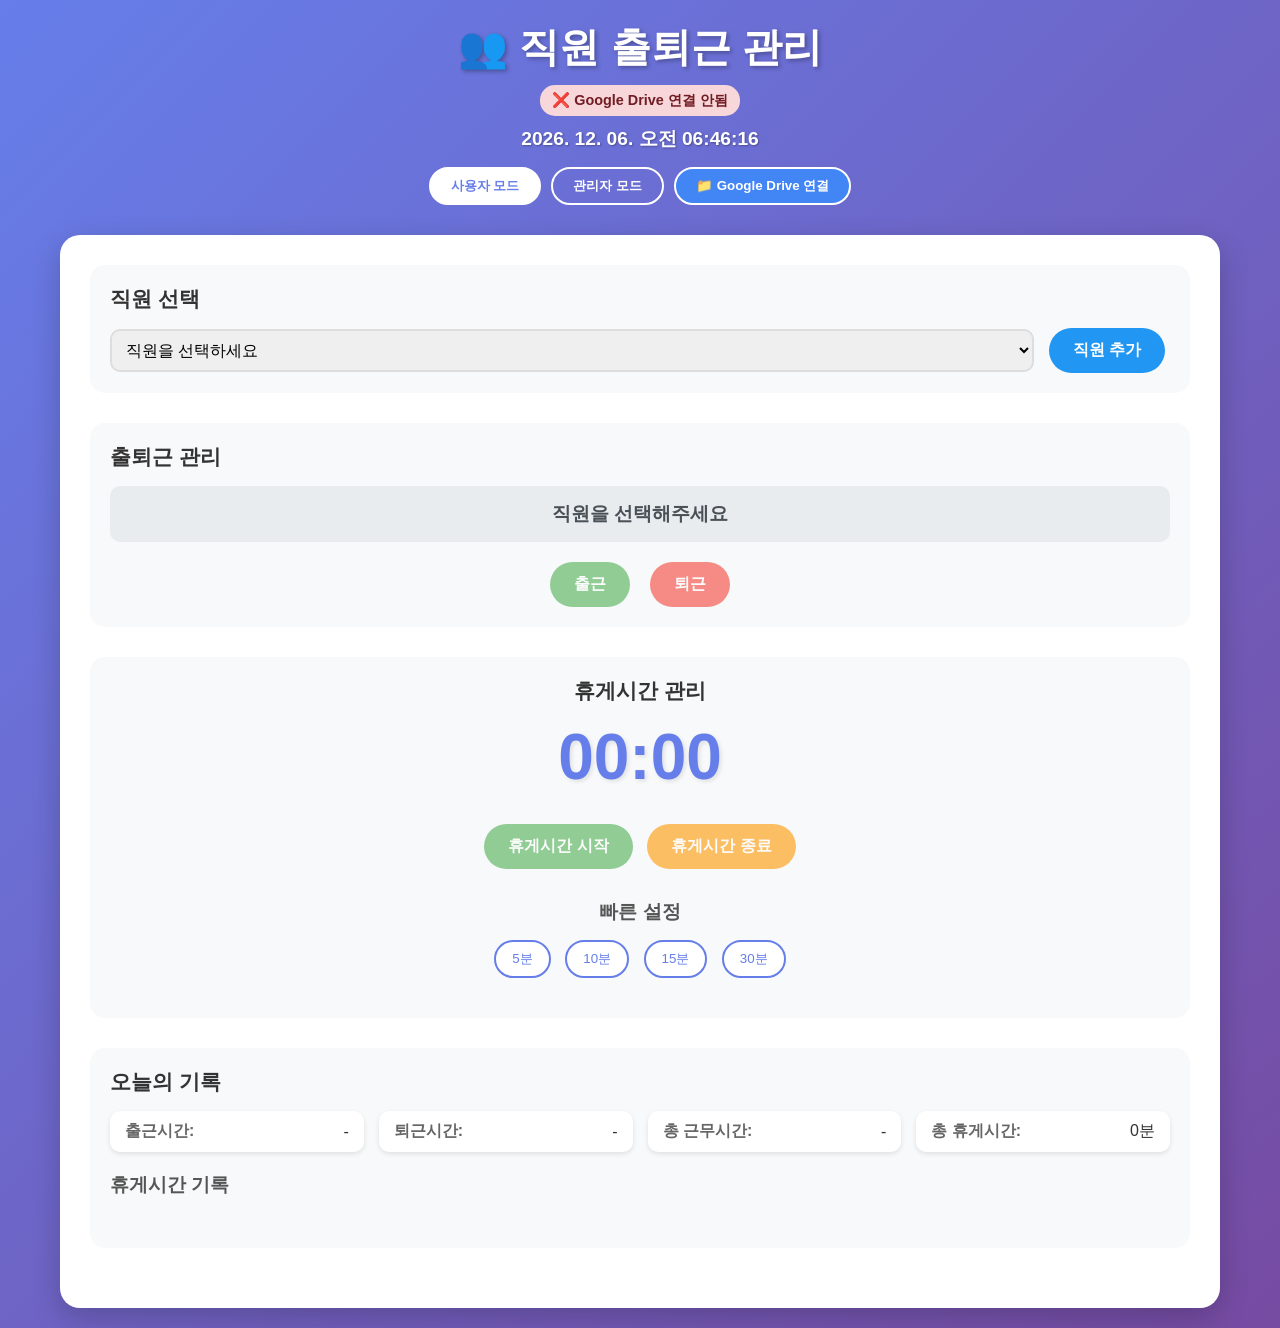
==== index.html @ 18634630 "Feat: 협력사 추가/수정 폼 완전 분리" ====
<!DOCTYPE html>
<html lang="ko">

<head>
    <meta charset="UTF-8">
    <meta name="viewport" content="width=device-width, initial-scale=1.0">
    <meta name="theme-color" content="#667eea">
    <meta name="description" content="GPS 기반 직원 출퇴근 및 휴게시간 관리 시스템">
    <meta name="apple-mobile-web-app-capable" content="yes">
    <meta name="apple-mobile-web-app-status-bar-style" content="black-translucent">
    <meta name="apple-mobile-web-app-title" content="출퇴근관리">
    <title>직원 출퇴근 관리 시스템</title>
    <link rel="manifest" href="manifest.json">
    <link rel="apple-touch-icon" href="icons/icon-192x192.png">
    <link rel="stylesheet" href="style.css">
</head>

<body>
    <div class="container">
        <header>
            <h1>👥 직원 출퇴근 관리</h1>
            <div id="syncStatus" class="sync-status disconnected">❌ Google Drive 연결 안됨</div>
            <div class="current-time" id="currentTime"></div>
            <div class="mode-selector">
                <button id="userModeBtn" class="mode-btn active">사용자 모드</button>
                <button id="adminModeBtn" class="mode-btn">관리자 모드</button>
                <button id="googleSyncBtn" class="mode-btn sync-btn" disabled>📁 Google Drive 연결</button>
            </div>
        </header>

        <main>
            <!-- 사용자 모드 -->
            <div id="userMode" class="mode-content">
                <!-- 직원 선택 섹션 -->
                <div class="employee-section">
                    <h2>직원 선택</h2>
                    <div class="employee-selector">
                        <select id="employeeSelect">
                            <option value="">직원을 선택하세요</option>
                        </select>
                        <button id="addEmployeeBtn" class="btn btn-info">직원 추가</button>
                    </div>
                    <div id="addEmployeeForm" class="add-employee-form" style="display: none;">
                        <input type="text" id="employeeName" placeholder="직원 이름">
                        <button id="saveEmployeeBtn" class="btn btn-primary">저장</button>
                        <button id="cancelEmployeeBtn" class="btn btn-secondary">취소</button>
                    </div>
                </div>

                <!-- 출퇴근 관리 섹션 -->
                <div class="attendance-section">
                    <h2>출퇴근 관리</h2>
                    <div class="location-info" id="locationInfo">
                        <span class="location-status" id="locationStatus">📍 위치 확인 중...</span>
                    </div>
                    <div class="attendance-status" id="attendanceStatus">
                        <div class="status-display">직원을 선택해주세요</div>
                    </div>
                    <div class="attendance-controls">
                        <button id="checkInBtn" class="btn btn-primary" disabled>출근</button>
                        <button id="checkOutBtn" class="btn btn-danger" disabled>퇴근</button>
                    </div>
                </div>

                <!-- 휴게시간 관리 섹션 -->
                <div class="break-section">
                    <h2>휴게시간 관리</h2>
                    <div class="timer-display">
                        <span id="timer">00:00</span>
                    </div>

                    <div class="timer-controls">
                        <button id="startBreakBtn" class="btn btn-primary" disabled>휴게시간 시작</button>
                        <button id="endBreakBtn" class="btn btn-secondary" disabled>휴게시간 종료</button>
                    </div>

                    <div class="preset-times">
                        <h3>빠른 설정</h3>
                        <button class="preset-btn" data-minutes="5">5분</button>
                        <button class="preset-btn" data-minutes="10">10분</button>
                        <button class="preset-btn" data-minutes="15">15분</button>
                        <button class="preset-btn" data-minutes="30">30분</button>
                    </div>
                </div>

                <!-- 오늘의 기록 -->
                <div class="daily-log">
                    <h2>오늘의 기록</h2>
                    <div class="log-summary" id="logSummary">
                        <div class="summary-item">
                            <span class="label">출근시간:</span>
                            <span id="checkInTime">-</span>
                        </div>
                        <div class="summary-item">
                            <span class="label">퇴근시간:</span>
                            <span id="checkOutTime">-</span>
                        </div>
                        <div class="summary-item">
                            <span class="label">총 근무시간:</span>
                            <span id="totalWorkTime">-</span>
                        </div>
                        <div class="summary-item">
                            <span class="label">총 휴게시간:</span>
                            <span id="totalBreakTime">0분</span>
                        </div>
                    </div>

                    <div class="break-log">
                        <h3>휴게시간 기록</h3>
                        <div id="breakList" class="break-list">
                            <!-- 휴게시간 기록이 여기에 표시됩니다 -->
                        </div>
                    </div>
                </div>
            </div>

            <!-- 관리자 모드 -->
            <div id="adminMode" class="mode-content" style="display: none;">
                <!-- 관리자 네비게이션 -->
                <div class="admin-nav">
                    <button id="companyManagementTab" class="admin-tab active">협력사 관리</button>
                    <button id="userManagementTab" class="admin-tab">사용자 관리</button>
                    <button id="attendanceReportTab" class="admin-tab">출퇴근 조회</button>
                </div>

                <!-- 협력사 관리 -->
                <div id="companyManagement" class="admin-section">
                    <div class="section-header">
                        <h2>협력사 관리</h2>
                        <button id="addCompanyBtn" class="btn btn-primary">➕ 협력사 추가</button>
                    </div>

                    <!-- 협력사 신규 추가 폼 -->
                    <div id="addCompanyForm" class="form-section form-section-add" style="display: none;">
                        <div class="form-section-title">
                            <span class="form-badge form-badge-add">신규 등록</span>
                            <h3>협력사 등록</h3>
                        </div>
                        <div class="form-grid">
                            <input type="text" id="companyName" placeholder="협력사명 *" required>
                            <input type="text" id="companyCode" placeholder="협력사 코드 *" required>
                            <input type="text" id="companyContact" placeholder="담당자 이름">
                            <input type="email" id="companyEmail" placeholder="이메일">
                            <textarea id="companyAddress" placeholder="주소" rows="2"></textarea>
                        </div>
                        <div class="location-section">
                            <h4>📍 사무실 위치 설정</h4>
                            <div class="form-grid">
                                <input type="number" step="any" id="companyLatitude" placeholder="위도 (예: 37.5665)">
                                <input type="number" step="any" id="companyLongitude" placeholder="경도 (예: 126.9780)">
                                <button type="button" id="getLocationBtn" class="btn btn-info">현재 위치 가져오기</button>
                                <button type="button" id="geocodeBtn" class="btn btn-info">주소로 좌표 찾기</button>
                            </div>
                            <div class="alert alert-info" style="margin-top: 10px;">
                                💡 직원들은 이 위치에서 80m 이내에서만 출퇴근이 가능합니다.
                            </div>
                        </div>
                        <div class="form-actions">
                            <button id="saveCompanyBtn" class="btn btn-primary">💾 저장</button>
                            <button id="cancelCompanyBtn" class="btn btn-secondary">취소</button>
                        </div>
                    </div>

                    <!-- 협력사 수정 폼 -->
                    <div id="editCompanyForm" class="form-section form-section-edit" style="display: none;">
                        <div class="form-section-title">
                            <span class="form-badge form-badge-edit">수정 중</span>
                            <h3 id="editCompanyFormTitle">협력사 수정</h3>
                        </div>
                        <div class="form-grid">
                            <input type="text" id="editCompanyName" placeholder="협력사명 *" required>
                            <input type="text" id="editCompanyCode" placeholder="협력사 코드 *" required>
                            <input type="text" id="editCompanyContact" placeholder="담당자 이름">
                            <input type="email" id="editCompanyEmail" placeholder="이메일">
                            <textarea id="editCompanyAddress" placeholder="주소" rows="2"></textarea>
                        </div>
                        <div class="location-section">
                            <h4>📍 사무실 위치 설정</h4>
                            <div class="form-grid">
                                <input type="number" step="any" id="editCompanyLatitude" placeholder="위도 (예: 37.5665)">
                                <input type="number" step="any" id="editCompanyLongitude" placeholder="경도 (예: 126.9780)">
                                <button type="button" id="editGetLocationBtn" class="btn btn-info">현재 위치 가져오기</button>
                                <button type="button" id="editGeocodeBtn" class="btn btn-info">주소로 좌표 찾기</button>
                            </div>
                            <div class="alert alert-info" style="margin-top: 10px;">
                                💡 직원들은 이 위치에서 80m 이내에서만 출퇴근이 가능합니다.
                            </div>
                        </div>
                        <div class="form-actions">
                            <button id="updateCompanyBtn" class="btn btn-warning">✏️ 수정 완료</button>
                            <button id="cancelEditCompanyBtn" class="btn btn-secondary">취소</button>
                        </div>
                    </div>

                    <div class="data-table">
                        <table id="companyTable">
                            <thead>
                                <tr>
                                    <th>협력사명</th>
                                    <th>협력사 코드</th>
                                    <th>담당자</th>
                                    <th>연락처</th>
                                    <th>위치정보</th>
                                    <th>등록일</th>
                                    <th>관리</th>
                                </tr>
                            </thead>
                            <tbody id="companyTableBody">
                                <!-- 협력사 목록이 여기에 표시됩니다 -->
                            </tbody>
                        </table>
                    </div>
                </div>

                <!-- 사용자 관리 -->
                <div id="userManagement" class="admin-section" style="display: none;">
                    <div class="section-header">
                        <h2>사용자 관리</h2>
                        <button id="addUserBtn" class="btn btn-primary">사용자 추가</button>
                    </div>

                    <div class="filter-section">
                        <select id="companyFilter">
                            <option value="">전체 협력사</option>
                        </select>
                    </div>

                    <div id="addUserForm" class="form-section" style="display: none;">
                        <h3>사용자 등록</h3>
                        <div class="form-grid">
                            <select id="userCompany" required>
                                <option value="">협력사 선택</option>
                            </select>
                            <input type="text" id="userName" placeholder="사용자명" required>
                            <input type="text" id="userEmployeeId" placeholder="사번">
                            <input type="text" id="userPosition" placeholder="직급">
                            <input type="text" id="userPhone" placeholder="연락처">
                            <input type="email" id="userEmail" placeholder="이메일">
                        </div>
                        <div class="form-actions">
                            <button id="saveUserBtn" class="btn btn-primary">저장</button>
                            <button id="cancelUserBtn" class="btn btn-secondary">취소</button>
                        </div>
                    </div>

                    <div class="data-table">
                        <table id="userTable">
                            <thead>
                                <tr>
                                    <th>협력사</th>
                                    <th>사용자명</th>
                                    <th>사번</th>
                                    <th>직급</th>
                                    <th>연락처</th>
                                    <th>등록일</th>
                                    <th>관리</th>
                                </tr>
                            </thead>
                            <tbody id="userTableBody">
                                <!-- 사용자 목록이 여기에 표시됩니다 -->
                            </tbody>
                        </table>
                    </div>
                </div>

                <!-- 출퇴근 조회 -->
                <div id="attendanceReport" class="admin-section" style="display: none;">
                    <div class="section-header">
                        <h2>출퇴근 조회</h2>
                    </div>

                    <div class="filter-section">
                        <select id="reportCompanyFilter">
                            <option value="">전체 협력사</option>
                        </select>
                        <select id="reportUserFilter">
                            <option value="">전체 사용자</option>
                        </select>
                        <input type="date" id="reportDateFrom" value="">
                        <input type="date" id="reportDateTo" value="">
                        <button id="searchReportBtn" class="btn btn-info">조회</button>
                        <button id="exportReportBtn" class="btn btn-success">엑셀 다운로드</button>
                    </div>

                    <div class="report-summary">
                        <div class="summary-cards">
                            <div class="summary-card">
                                <h4>총 근무일수</h4>
                                <span id="totalWorkDays">0</span>
                            </div>
                            <div class="summary-card">
                                <h4>총 근무시간</h4>
                                <span id="totalWorkHours">0시간</span>
                            </div>
                            <div class="summary-card">
                                <h4>총 휴게시간</h4>
                                <span id="totalBreakHours">0시간</span>
                            </div>
                        </div>
                    </div>

                    <div class="data-table">
                        <table id="attendanceTable">
                            <thead>
                                <tr>
                                    <th>날짜</th>
                                    <th>협력사</th>
                                    <th>사용자명</th>
                                    <th>출근시간</th>
                                    <th>퇴근시간</th>
                                    <th>근무시간</th>
                                    <th>휴게시간</th>
                                    <th>상세</th>
                                </tr>
                            </thead>
                            <tbody id="attendanceTableBody">
                                <!-- 출퇴근 기록이 여기에 표시됩니다 -->
                            </tbody>
                        </table>
                    </div>
                </div>
            </div>
        </main>
    </div>

    <script src="config.js"></script>
    <script src="location-service.js"></script>
    <script src="pwa-install.js"></script>
    <script src="google-drive-sync.js"></script>
    <script src="app.js"></script>
    <script src="app-init.js"></script>
</body>

</html>
---- style.css ----
* {
    margin: 0;
    padding: 0;
    box-sizing: border-box;
}

body {
    font-family: 'Segoe UI', Tahoma, Geneva, Verdana, sans-serif;
    background: linear-gradient(135deg, #667eea 0%, #764ba2 100%);
    min-height: 100vh;
    color: #333;
}

.container {
    max-width: 1200px;
    margin: 0 auto;
    padding: 20px;
}

header {
    text-align: center;
    margin-bottom: 30px;
}

header h1 {
    color: white;
    font-size: 2.5rem;
    text-shadow: 2px 2px 4px rgba(0,0,0,0.3);
    margin-bottom: 10px;
}

.current-time {
    color: white;
    font-size: 1.2rem;
    font-weight: bold;
    text-shadow: 1px 1px 2px rgba(0,0,0,0.3);
    margin-bottom: 15px;
}

.mode-selector {
    display: flex;
    gap: 10px;
    justify-content: center;
}

.mode-btn {
    padding: 8px 20px;
    border: 2px solid white;
    background: transparent;
    color: white;
    border-radius: 20px;
    cursor: pointer;
    transition: all 0.3s ease;
    font-weight: bold;
}

.mode-btn:hover {
    background: rgba(255,255,255,0.2);
}

.mode-btn.active {
    background: white;
    color: #667eea;
}

main {
    background: white;
    border-radius: 20px;
    padding: 30px;
    box-shadow: 0 10px 30px rgba(0,0,0,0.2);
}

/* 섹션 스타일 */
.employee-section, .attendance-section, .break-section, .daily-log {
    margin-bottom: 30px;
    padding: 20px;
    border-radius: 15px;
    background: #f8f9fa;
}

.employee-section h2, .attendance-section h2, .break-section h2, .daily-log h2 {
    color: #333;
    margin-bottom: 15px;
    font-size: 1.3rem;
}

/* 직원 선택 */
.employee-selector {
    display: flex;
    gap: 10px;
    align-items: center;
    flex-wrap: wrap;
}

#employeeSelect {
    flex: 1;
    min-width: 200px;
    padding: 10px;
    border: 2px solid #ddd;
    border-radius: 10px;
    font-size: 1rem;
}

.add-employee-form {
    margin-top: 15px;
    display: flex;
    gap: 10px;
    align-items: center;
    flex-wrap: wrap;
}

#employeeName {
    flex: 1;
    min-width: 200px;
    padding: 10px;
    border: 2px solid #ddd;
    border-radius: 10px;
    font-size: 1rem;
}

/* 출퇴근 관리 */
.attendance-status {
    text-align: center;
    margin-bottom: 20px;
}

.status-display {
    font-size: 1.2rem;
    font-weight: bold;
    padding: 15px;
    border-radius: 10px;
    background: #e9ecef;
    color: #495057;
}

.status-display.checked-in {
    background: #d4edda;
    color: #155724;
}

.status-display.on-break {
    background: #fff3cd;
    color: #856404;
}

.attendance-controls {
    display: flex;
    gap: 10px;
    justify-content: center;
    flex-wrap: wrap;
}

/* 휴게시간 관리 */
.break-section {
    text-align: center;
}

.timer-display {
    margin-bottom: 30px;
}

#timer {
    font-size: 4rem;
    font-weight: bold;
    color: #667eea;
    text-shadow: 2px 2px 4px rgba(0,0,0,0.1);
}

.timer-controls {
    margin-bottom: 30px;
}

.btn {
    padding: 12px 24px;
    margin: 0 5px;
    border: none;
    border-radius: 25px;
    font-size: 1rem;
    font-weight: bold;
    cursor: pointer;
    transition: all 0.3s ease;
}

.btn:hover {
    transform: translateY(-2px);
    box-shadow: 0 5px 15px rgba(0,0,0,0.2);
}

.btn-primary {
    background: #4CAF50;
    color: white;
}

.btn-secondary {
    background: #ff9800;
    color: white;
}

.btn-danger {
    background: #f44336;
    color: white;
}

.btn-info {
    background: #2196F3;
    color: white;
}

.btn:disabled {
    opacity: 0.6;
    cursor: not-allowed;
    transform: none;
}

.preset-times, .custom-time {
    margin-bottom: 20px;
}

.preset-times h3, .custom-time h3 {
    margin-bottom: 15px;
    color: #555;
}

.preset-btn {
    padding: 8px 16px;
    margin: 0 5px;
    border: 2px solid #667eea;
    background: white;
    color: #667eea;
    border-radius: 20px;
    cursor: pointer;
    transition: all 0.3s ease;
}

.preset-btn:hover {
    background: #667eea;
    color: white;
}

.custom-time {
    display: flex;
    flex-direction: column;
    align-items: center;
    gap: 10px;
}

#customMinutes {
    padding: 10px;
    border: 2px solid #ddd;
    border-radius: 10px;
    width: 100px;
    text-align: center;
    font-size: 1rem;
}

/* 일일 기록 */
.log-summary {
    display: grid;
    grid-template-columns: repeat(auto-fit, minmax(200px, 1fr));
    gap: 15px;
    margin-bottom: 20px;
}

.summary-item {
    display: flex;
    justify-content: space-between;
    align-items: center;
    padding: 10px 15px;
    background: white;
    border-radius: 10px;
    box-shadow: 0 2px 5px rgba(0,0,0,0.1);
}

.summary-item .label {
    font-weight: bold;
    color: #666;
}

.break-log {
    margin-top: 20px;
}

.break-log h3 {
    margin-bottom: 15px;
    color: #555;
}

.break-list {
    max-height: 200px;
    overflow-y: auto;
    margin-bottom: 15px;
}

.break-item {
    display: flex;
    justify-content: space-between;
    align-items: center;
    padding: 10px;
    margin-bottom: 5px;
    background: #f5f5f5;
    border-radius: 10px;
}

.break-time {
    font-weight: bold;
    color: #667eea;
}

.break-duration {
    color: #666;
}

.total-time {
    text-align: center;
    font-size: 1.2rem;
    font-weight: bold;
    color: #4CAF50;
    padding: 15px;
    background: #f0f8f0;
    border-radius: 10px;
}

/* 반응형 개선 */
@media (max-width: 768px) {
    .employee-selector, .add-employee-form, .attendance-controls {
        flex-direction: column;
    }
    
    .log-summary {
        grid-template-columns: 1fr;
    }
}

@media (max-width: 480px) {
    .container {
        padding: 10px;
    }
    
    #timer {
        font-size: 3rem;
    }
    
    .btn {
        padding: 10px 20px;
        font-size: 0.9rem;
    }
}

/* 관리자 모드 스타일 */
.admin-nav {
    display: flex;
    gap: 5px;
    margin-bottom: 30px;
    border-bottom: 2px solid #eee;
}

.admin-tab {
    padding: 12px 24px;
    border: none;
    background: transparent;
    color: #666;
    cursor: pointer;
    border-bottom: 3px solid transparent;
    transition: all 0.3s ease;
    font-weight: bold;
}

.admin-tab:hover {
    color: #667eea;
    background: #f8f9fa;
}

.admin-tab.active {
    color: #667eea;
    border-bottom-color: #667eea;
}

.admin-section {
    display: block;
}

.section-header {
    display: flex;
    justify-content: space-between;
    align-items: center;
    margin-bottom: 20px;
    padding-bottom: 10px;
    border-bottom: 1px solid #eee;
}

.section-header h2 {
    margin: 0;
    color: #333;
}

/* 폼 스타일 */
.form-section {
    background: #f8f9fa;
    padding: 20px;
    border-radius: 10px;
    margin-bottom: 20px;
}

.form-section h3 {
    margin-bottom: 15px;
    color: #333;
}

.form-grid {
    display: grid;
    grid-template-columns: repeat(auto-fit, minmax(250px, 1fr));
    gap: 15px;
    margin-bottom: 20px;
}

.form-grid input, .form-grid select, .form-grid textarea {
    padding: 10px;
    border: 2px solid #ddd;
    border-radius: 8px;
    font-size: 1rem;
}

.form-grid textarea {
    grid-column: 1 / -1;
    resize: vertical;
}

.form-actions {
    display: flex;
    gap: 10px;
    justify-content: flex-end;
}

/* 필터 섹션 */
.filter-section {
    display: flex;
    gap: 15px;
    align-items: center;
    margin-bottom: 20px;
    padding: 15px;
    background: #f8f9fa;
    border-radius: 10px;
    flex-wrap: wrap;
}

.filter-section select, .filter-section input {
    padding: 8px 12px;
    border: 2px solid #ddd;
    border-radius: 6px;
    font-size: 0.9rem;
}

/* 테이블 스타일 */
.data-table {
    overflow-x: auto;
    background: white;
    border-radius: 10px;
    box-shadow: 0 2px 10px rgba(0,0,0,0.1);
}

.data-table table {
    width: 100%;
    border-collapse: collapse;
}

.data-table th {
    background: #667eea;
    color: white;
    padding: 12px;
    text-align: left;
    font-weight: bold;
}

.data-table td {
    padding: 12px;
    border-bottom: 1px solid #eee;
}

.data-table tr:hover {
    background: #f8f9fa;
}

.data-table .action-btn {
    padding: 4px 8px;
    margin: 0 2px;
    border: none;
    border-radius: 4px;
    cursor: pointer;
    font-size: 0.8rem;
}

.action-btn.edit {
    background: #ffc107;
    color: white;
}

.action-btn.delete {
    background: #dc3545;
    color: white;
}

.action-btn.view {
    background: #17a2b8;
    color: white;
}

/* 리포트 요약 */
.report-summary {
    margin-bottom: 20px;
}

.summary-cards {
    display: grid;
    grid-template-columns: repeat(auto-fit, minmax(200px, 1fr));
    gap: 15px;
}

.summary-card {
    background: white;
    padding: 20px;
    border-radius: 10px;
    text-align: center;
    box-shadow: 0 2px 10px rgba(0,0,0,0.1);
}

.summary-card h4 {
    margin-bottom: 10px;
    color: #666;
    font-size: 0.9rem;
}

.summary-card span {
    font-size: 1.5rem;
    font-weight: bold;
    color: #667eea;
}

/* 반응형 개선 */
@media (max-width: 768px) {
    .mode-selector {
        flex-direction: column;
        align-items: center;
    }
    
    .admin-nav {
        flex-direction: column;
    }
    
    .section-header {
        flex-direction: column;
        gap: 10px;
        align-items: flex-start;
    }
    
    .filter-section {
        flex-direction: column;
        align-items: stretch;
    }
    
    .form-actions {
        justify-content: center;
    }
    
    .data-table {
        font-size: 0.8rem;
    }
    
    .data-table th, .data-table td {
        padding: 8px 4px;
    }
}


/* Google Drive 동기화 스타일 */
.sync-status {
    display: inline-block;
    padding: 6px 12px;
    border-radius: 15px;
    font-size: 0.9rem;
    font-weight: bold;
    margin-bottom: 10px;
}

.sync-status.connected {
    background: #d4edda;
    color: #155724;
}

.sync-status.disconnected {
    background: #f8d7da;
    color: #721c24;
}

.sync-btn {
    background: #4285f4 !important;
    color: white !important;
}

.sync-btn.signed-in {
    background: #34a853 !important;
}

.sync-btn:hover {
    opacity: 0.9;
}


/* 위치 정보 스타일 */
.location-section {
    margin: 20px 0;
    padding: 15px;
    background: #f0f8ff;
    border-radius: 10px;
    border-left: 4px solid #4285f4;
}

.location-section h4 {
    margin-bottom: 15px;
    color: #333;
}

.location-info {
    text-align: center;
    margin-bottom: 15px;
    display: none; /* 초기에는 숨김 */
}

.location-info {
    text-align: center;
    margin-bottom: 15px;
}

.location-status {
    display: inline-block;
    padding: 8px 16px;
    border-radius: 20px;
    font-weight: bold;
    font-size: 0.9rem;
}

.location-status.checking {
    background: #fff3cd;
    color: #856404;
}

.location-status.valid {
    background: #d4edda;
    color: #155724;
}

.location-status.invalid {
    background: #f8d7da;
    color: #721c24;
}

.location-status.unavailable {
    background: #e2e3e5;
    color: #383d41;
}

.distance-info {
    display: block;
    font-size: 0.85rem;
    margin-top: 5px;
    color: #666;
}


/* PWA 관련 스타일 */
.pwa-install-button {
    padding: 8px 16px;
    border: 2px solid white;
    background: #34a853;
    color: white;
    border-radius: 20px;
    cursor: pointer;
    transition: all 0.3s ease;
    font-weight: bold;
    font-size: 0.9rem;
}

.pwa-install-button:hover {
    background: #2d8e47;
    transform: translateY(-2px);
    box-shadow: 0 5px 15px rgba(0,0,0,0.3);
}

/* Standalone 모드 (설치된 앱) */
.pwa-standalone .current-time {
    margin-top: 10px;
}

/* 오프라인 표시 */
body.offline::before {
    content: '⚠️ 오프라인 모드';
    position: fixed;
    top: 0;
    left: 0;
    right: 0;
    background: #ff9800;
    color: white;
    text-align: center;
    padding: 5px;
    z-index: 10000;
    font-weight: bold;
    font-size: 0.9rem;
}

/* 모바일 최적화 */
@media (max-width: 768px) {
    .pwa-install-button {
        font-size: 0.8rem;
        padding: 6px 12px;
    }
    
    .mode-selector {
        flex-wrap: wrap;
        gap: 5px;
    }
    
    .mode-btn {
        font-size: 0.85rem;
        padding: 6px 14px;
    }
}

/* iOS Safe Area 지원 */
@supports (padding: max(0px)) {
    body {
        padding-top: max(0px, env(safe-area-inset-top));
        padding-bottom: max(0px, env(safe-area-inset-bottom));
    }
}

/* 터치 피드백 */
@media (hover: none) {
    .btn:active,
    .mode-btn:active,
    .preset-btn:active {
        transform: scale(0.95);
        opacity: 0.8;
    }
}
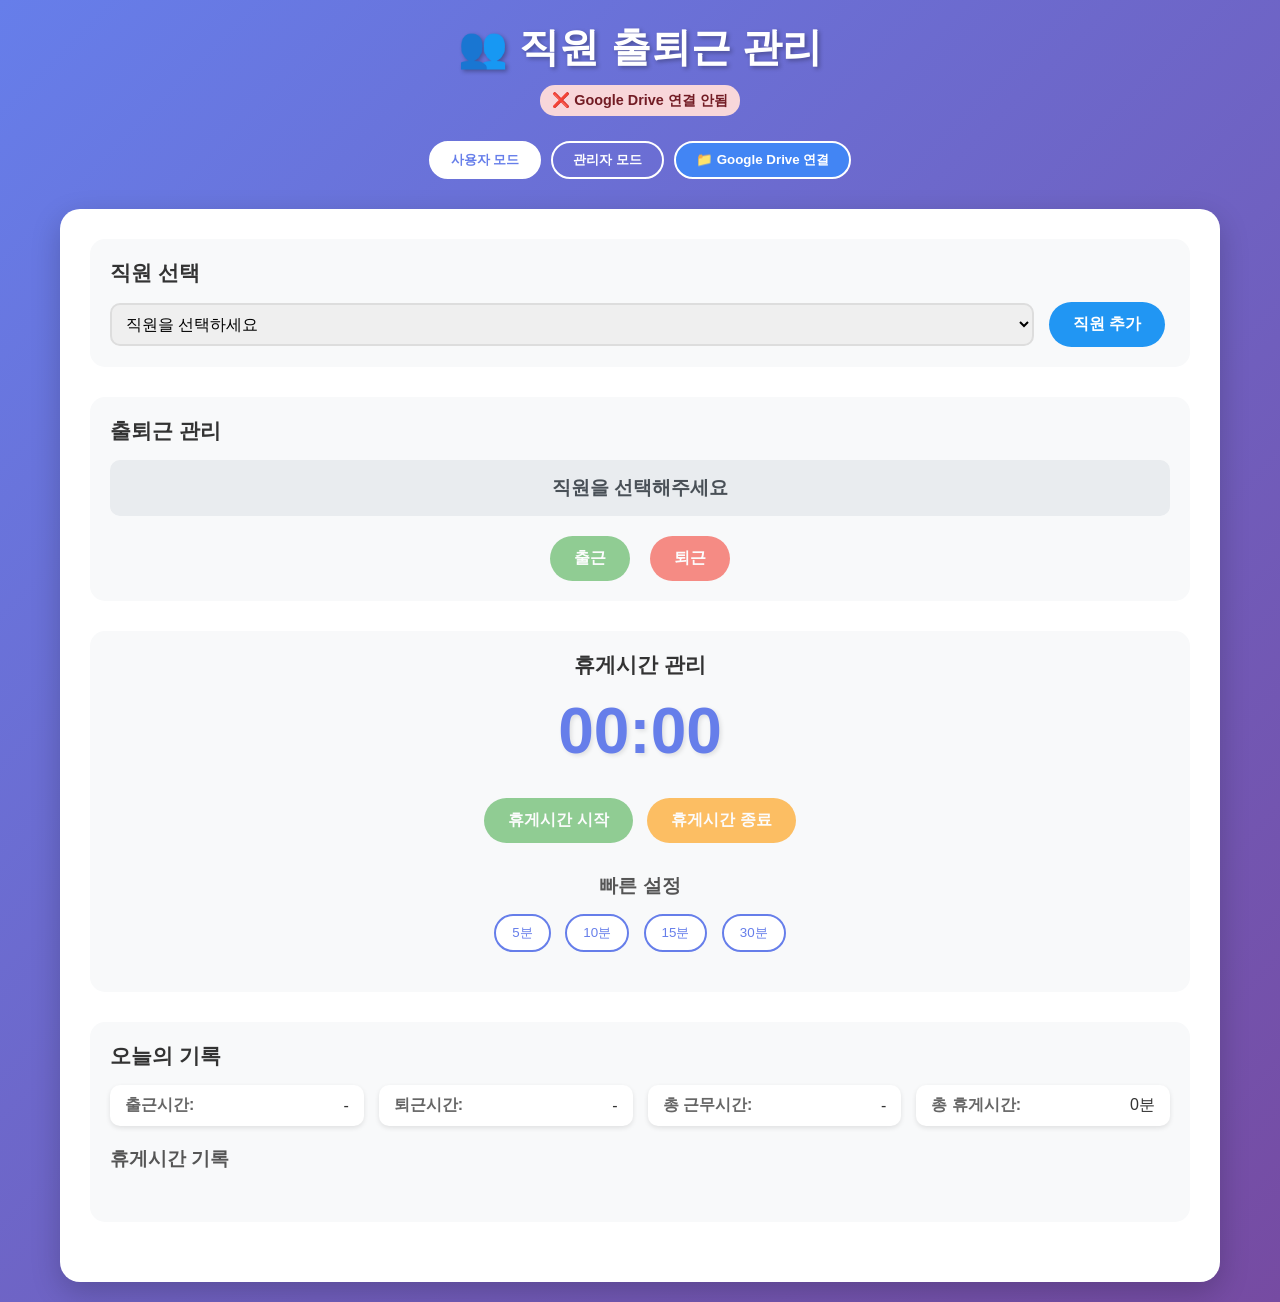
==== commit f99eaaab: "UX: 협력사 추가 버튼 제거, 폼 기본 표시" ====
--- a/index.html
+++ b/index.html
@@ -127,11 +127,10 @@
                 <div id="companyManagement" class="admin-section">
                     <div class="section-header">
                         <h2>협력사 관리</h2>
-                        <button id="addCompanyBtn" class="btn btn-primary">➕ 협력사 추가</button>
                     </div>
 
                     <!-- 협력사 신규 추가 폼 -->
-                    <div id="addCompanyForm" class="form-section form-section-add" style="display: none;">
+                    <div id="addCompanyForm" class="form-section form-section-add">
                         <div class="form-section-title">
                             <span class="form-badge form-badge-add">신규 등록</span>
                             <h3>협력사 등록</h3>
@@ -157,7 +156,7 @@
                         </div>
                         <div class="form-actions">
                             <button id="saveCompanyBtn" class="btn btn-primary">💾 저장</button>
-                            <button id="cancelCompanyBtn" class="btn btn-secondary">취소</button>
+                            <button id="cancelCompanyBtn" class="btn btn-secondary">🔄 초기화</button>
                         </div>
                     </div>
 
--- a/style.css
+++ b/style.css
@@ -401,6 +401,52 @@
     margin-bottom: 20px;
 }
 
+/* 신규 추가 폼 - 파란색 테두리 */
+.form-section-add {
+    border-left: 5px solid #4a90e2;
+    background: #f0f6ff;
+}
+
+/* 수정 폼 - 주황색 테두리 */
+.form-section-edit {
+    border-left: 5px solid #f5a623;
+    background: #fffbf0;
+}
+
+/* 폼 타이틀 영역 */
+.form-section-title {
+    display: flex;
+    align-items: center;
+    gap: 12px;
+    margin-bottom: 18px;
+}
+
+.form-section-title h3 {
+    margin: 0;
+    color: #333;
+    font-size: 1.1rem;
+}
+
+/* 뱃지 스타일 */
+.form-badge {
+    display: inline-block;
+    padding: 4px 12px;
+    border-radius: 20px;
+    font-size: 0.8rem;
+    font-weight: bold;
+    white-space: nowrap;
+}
+
+.form-badge-add {
+    background: #4a90e2;
+    color: white;
+}
+
+.form-badge-edit {
+    background: #f5a623;
+    color: white;
+}
+
 .form-section h3 {
     margin-bottom: 15px;
     color: #333;
@@ -429,6 +475,22 @@
     display: flex;
     gap: 10px;
     justify-content: flex-end;
+}
+
+/* 수정 완료 버튼 */
+.btn-warning {
+    background: #f5a623;
+    color: white;
+    border: none;
+    padding: 10px 20px;
+    border-radius: 8px;
+    font-size: 1rem;
+    cursor: pointer;
+    font-weight: bold;
+}
+
+.btn-warning:hover {
+    background: #e09610;
 }
 
 /* 필터 섹션 */
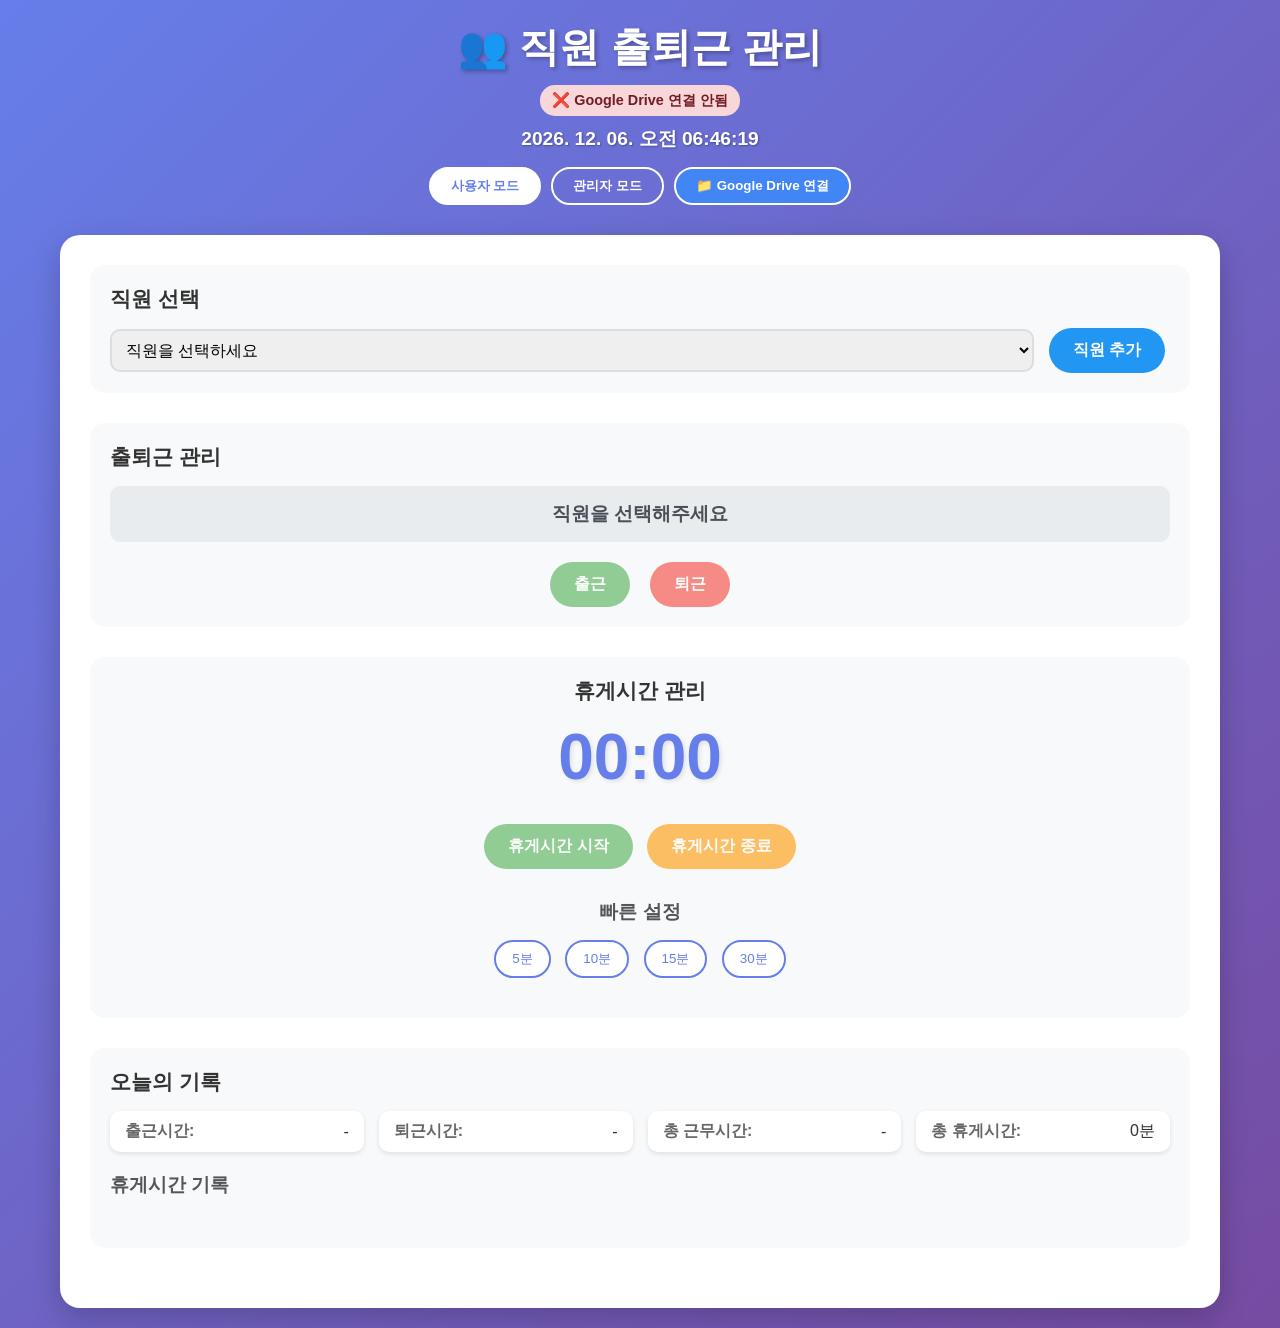
==== commit 03c7bc1d: "UX: 협력사 추가 버튼 제거, 폼 기본 표시" ====
--- a/index.html
+++ b/index.html
@@ -5,6 +5,7 @@
     <meta charset="UTF-8">
     <meta name="viewport" content="width=device-width, initial-scale=1.0">
     <meta name="theme-color" content="#667eea">
+    <!-- v2.1 -->
     <meta name="description" content="GPS 기반 직원 출퇴근 및 휴게시간 관리 시스템">
     <meta name="apple-mobile-web-app-capable" content="yes">
     <meta name="apple-mobile-web-app-status-bar-style" content="black-translucent">
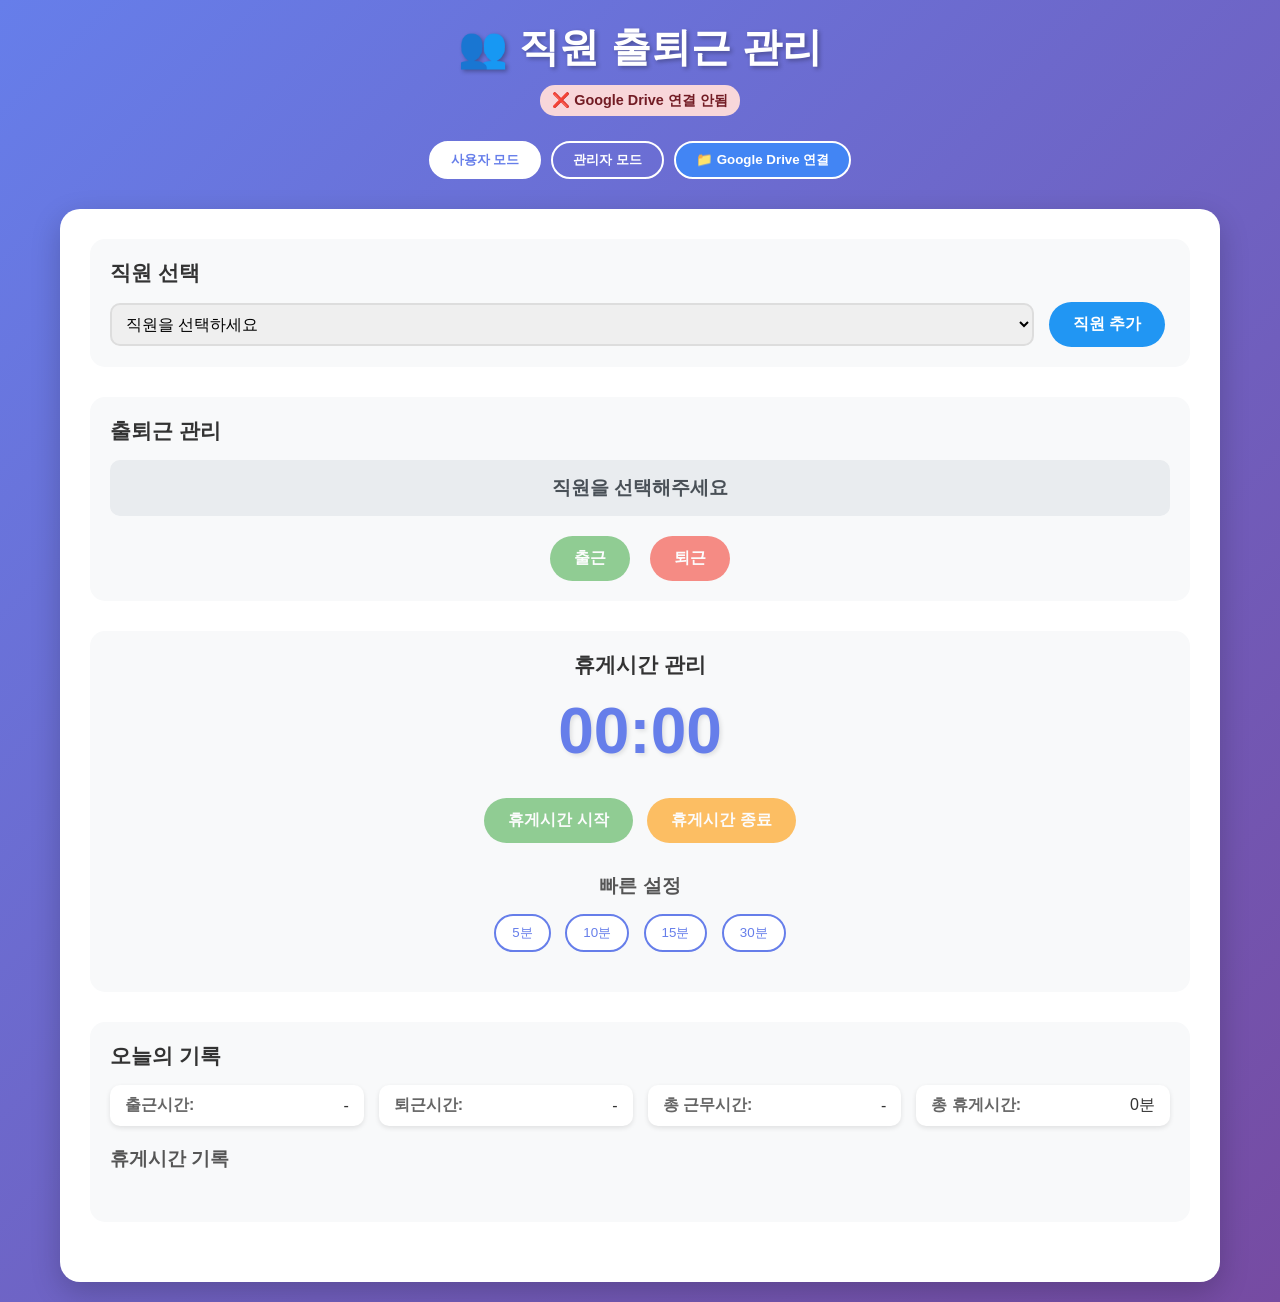
==== commit cdf3e00b: "UX: 사용자 관리 화면 개선 - 추가/수정 폼 분리" ====
--- a/index.html
+++ b/index.html
@@ -216,7 +216,6 @@
                 <div id="userManagement" class="admin-section" style="display: none;">
                     <div class="section-header">
                         <h2>사용자 관리</h2>
-                        <button id="addUserBtn" class="btn btn-primary">사용자 추가</button>
                     </div>
 
                     <div class="filter-section">
@@ -225,21 +224,47 @@
                         </select>
                     </div>
 
-                    <div id="addUserForm" class="form-section" style="display: none;">
-                        <h3>사용자 등록</h3>
+                    <!-- 사용자 신규 추가 폼 -->
+                    <div id="addUserForm" class="form-section form-section-add">
+                        <div class="form-section-title">
+                            <span class="form-badge form-badge-add">신규 등록</span>
+                            <h3>사용자 등록</h3>
+                        </div>
                         <div class="form-grid">
                             <select id="userCompany" required>
-                                <option value="">협력사 선택</option>
+                                <option value="">협력사 선택 *</option>
                             </select>
-                            <input type="text" id="userName" placeholder="사용자명" required>
+                            <input type="text" id="userName" placeholder="사용자명 *" required>
                             <input type="text" id="userEmployeeId" placeholder="사번">
                             <input type="text" id="userPosition" placeholder="직급">
                             <input type="text" id="userPhone" placeholder="연락처">
                             <input type="email" id="userEmail" placeholder="이메일">
                         </div>
                         <div class="form-actions">
-                            <button id="saveUserBtn" class="btn btn-primary">저장</button>
-                            <button id="cancelUserBtn" class="btn btn-secondary">취소</button>
+                            <button id="saveUserBtn" class="btn btn-primary">💾 저장</button>
+                            <button id="cancelUserBtn" class="btn btn-secondary">🔄 초기화</button>
+                        </div>
+                    </div>
+
+                    <!-- 사용자 수정 폼 -->
+                    <div id="editUserForm" class="form-section form-section-edit" style="display: none;">
+                        <div class="form-section-title">
+                            <span class="form-badge form-badge-edit">수정 중</span>
+                            <h3 id="editUserFormTitle">사용자 수정</h3>
+                        </div>
+                        <div class="form-grid">
+                            <select id="editUserCompany" required>
+                                <option value="">협력사 선택 *</option>
+                            </select>
+                            <input type="text" id="editUserName" placeholder="사용자명 *" required>
+                            <input type="text" id="editUserEmployeeId" placeholder="사번">
+                            <input type="text" id="editUserPosition" placeholder="직급">
+                            <input type="text" id="editUserPhone" placeholder="연락처">
+                            <input type="email" id="editUserEmail" placeholder="이메일">
+                        </div>
+                        <div class="form-actions">
+                            <button id="updateUserBtn" class="btn btn-warning">✏️ 수정 완료</button>
+                            <button id="cancelEditUserBtn" class="btn btn-secondary">취소</button>
                         </div>
                     </div>
 
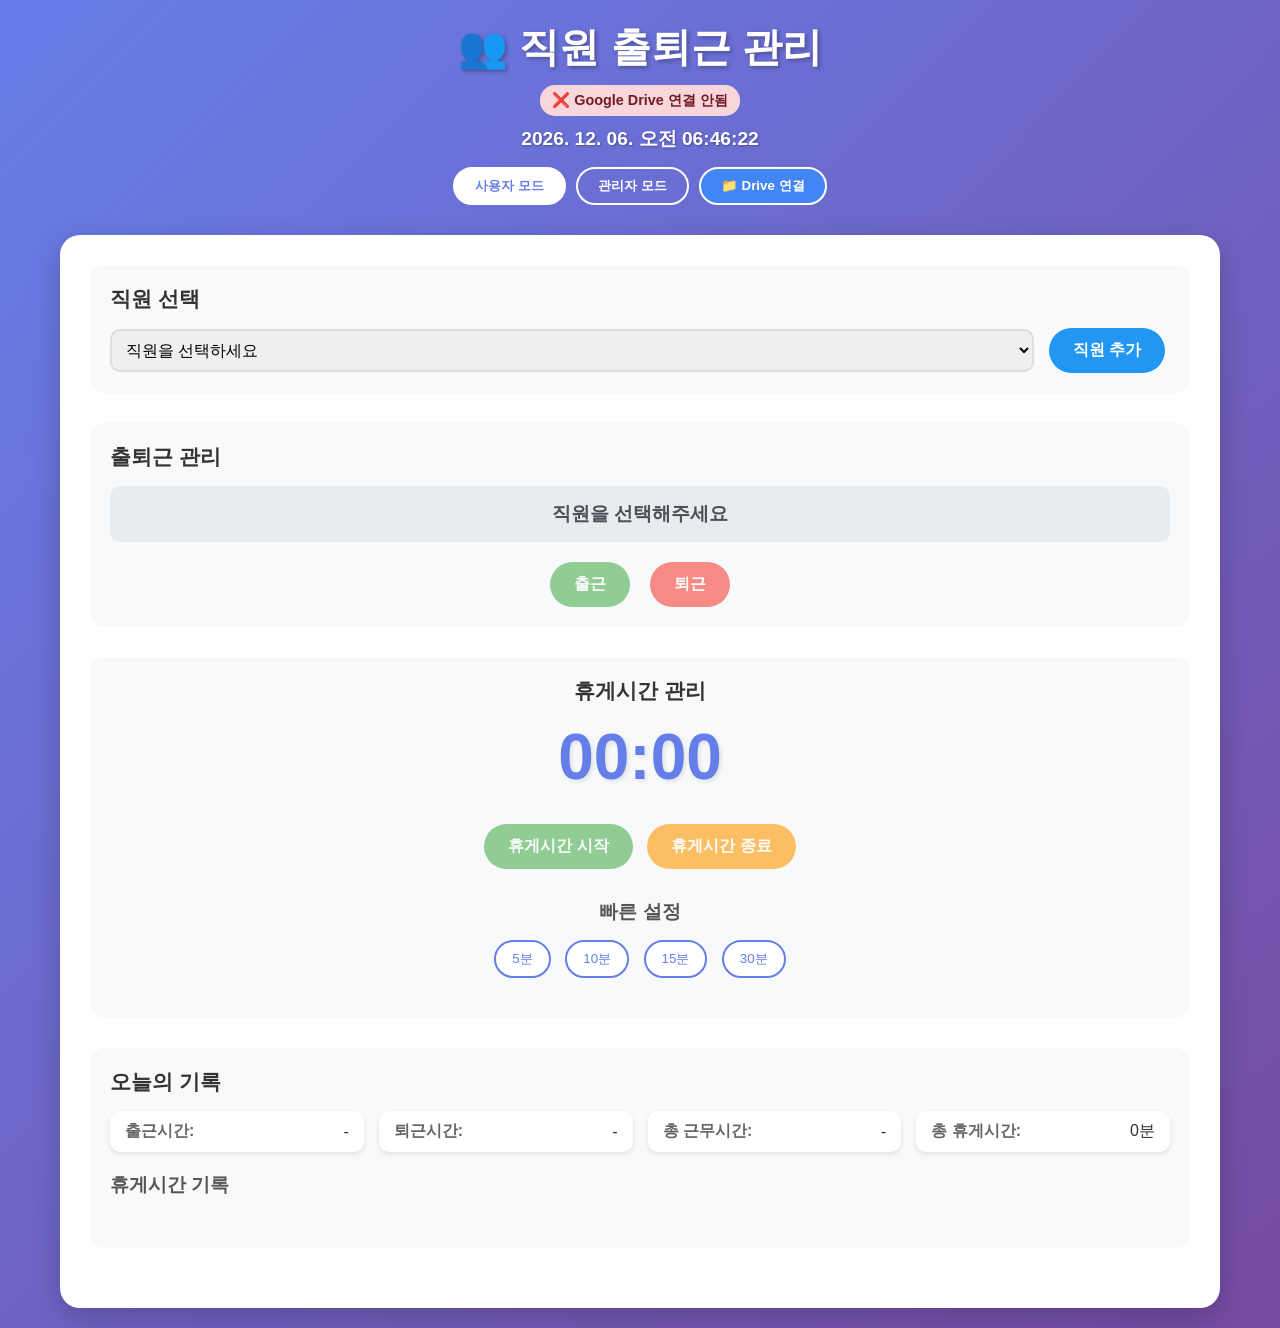
==== commit 71135aee: "UX: Drive 버튼 텍스트 줄임 - 모바일 잘림 방지" ====
--- a/index.html
+++ b/index.html
@@ -25,7 +25,7 @@
             <div class="mode-selector">
                 <button id="userModeBtn" class="mode-btn active">사용자 모드</button>
                 <button id="adminModeBtn" class="mode-btn">관리자 모드</button>
-                <button id="googleSyncBtn" class="mode-btn sync-btn" disabled>📁 Google Drive 연결</button>
+                <button id="googleSyncBtn" class="mode-btn sync-btn" disabled>📁 Drive 연결</button>
             </div>
         </header>
 
--- a/style.css
+++ b/style.css
@@ -599,36 +599,298 @@
 
 /* 반응형 개선 */
 @media (max-width: 768px) {
+
+    /* 컨테이너 */
+    .container {
+        padding: 8px;
+    }
+
+    /* 헤더 - 컴팩트하게 */
+    header {
+        margin-bottom: 10px;
+        padding: 4px 0;
+    }
+
+    header h1 {
+        font-size: 1.25rem;
+        margin-bottom: 5px;
+    }
+
+    .current-time {
+        font-size: 0.85rem;
+        margin-bottom: 8px;
+    }
+
+    .sync-status {
+        font-size: 0.75rem;
+        padding: 3px 8px;
+        margin-bottom: 6px;
+    }
+
+    /* 모드 버튼 - 한 줄에 모두 */
     .mode-selector {
+        flex-direction: row;
+        flex-wrap: nowrap;
+        gap: 5px;
+        justify-content: center;
+    }
+
+    .mode-btn {
+        font-size: 0.75rem;
+        padding: 7px 8px;
+        flex: 1;
+        white-space: nowrap;
+        overflow: hidden;
+        text-overflow: ellipsis;
+        min-width: 0;
+    }
+
+    /* 메인 카드 */
+    main {
+        padding: 12px;
+        border-radius: 12px;
+    }
+
+    /* 섹션 */
+    .employee-section,
+    .attendance-section,
+    .break-section,
+    .daily-log {
+        padding: 12px;
+        margin-bottom: 12px;
+        border-radius: 10px;
+    }
+
+    .employee-section h2,
+    .attendance-section h2,
+    .break-section h2,
+    .daily-log h2 {
+        font-size: 1rem;
+        margin-bottom: 10px;
+    }
+
+    /* 직원 선택 */
+    .employee-selector {
         flex-direction: column;
-        align-items: center;
-    }
-    
+        gap: 8px;
+    }
+
+    #employeeSelect {
+        width: 100%;
+        font-size: 0.95rem;
+        padding: 11px;
+    }
+
+    /* 직원 추가 버튼 */
+    #addEmployeeBtn {
+        width: 100%;
+        padding: 10px;
+        font-size: 0.9rem;
+    }
+
+    /* 출퇴근 버튼 */
+    .attendance-controls {
+        display: flex;
+        gap: 8px;
+    }
+
+    .attendance-controls .btn {
+        flex: 1;
+        padding: 13px 8px;
+        font-size: 1rem;
+        border-radius: 10px;
+    }
+
+    /* 타이머 */
+    .timer-display {
+        font-size: 2.2rem;
+        margin: 8px 0;
+    }
+
+    .timer-controls {
+        display: flex;
+        gap: 8px;
+    }
+
+    .timer-controls .btn {
+        flex: 1;
+        padding: 11px 8px;
+        font-size: 0.9rem;
+    }
+
+    /* 빠른 설정 버튼 */
+    .preset-times h3 {
+        font-size: 0.95rem;
+        margin-bottom: 8px;
+    }
+
+    .preset-btn {
+        padding: 9px 14px;
+        font-size: 0.9rem;
+        margin: 3px;
+    }
+
+    /* 오늘의 기록 */
+    .log-summary .summary-item {
+        font-size: 0.9rem;
+        padding: 7px 0;
+    }
+
+    /* 관리자 탭 */
     .admin-nav {
-        flex-direction: column;
-    }
-    
+        display: flex;
+        flex-direction: row;
+        overflow-x: auto;
+        gap: 0;
+        border-bottom: 2px solid #eee;
+        margin-bottom: 14px;
+        -webkit-overflow-scrolling: touch;
+    }
+
+    .admin-tab {
+        flex: 1;
+        min-width: 70px;
+        padding: 9px 6px;
+        font-size: 0.78rem;
+        white-space: nowrap;
+        border-radius: 0;
+    }
+
+    /* 섹션 헤더 */
     .section-header {
         flex-direction: column;
-        gap: 10px;
+        gap: 8px;
         align-items: flex-start;
-    }
-    
+        margin-bottom: 12px;
+    }
+
+    .section-header h2 {
+        font-size: 1rem;
+    }
+
+    /* 폼 */
+    .form-section {
+        padding: 12px;
+        border-radius: 10px;
+        margin-bottom: 12px;
+    }
+
+    .form-section-title {
+        margin-bottom: 10px;
+        gap: 7px;
+    }
+
+    .form-section-title h3 {
+        font-size: 0.95rem;
+    }
+
+    .form-badge {
+        font-size: 0.72rem;
+        padding: 3px 9px;
+    }
+
+    .form-grid {
+        grid-template-columns: 1fr;
+        gap: 8px;
+        margin-bottom: 12px;
+    }
+
+    .form-grid input,
+    .form-grid select,
+    .form-grid textarea {
+        padding: 11px;
+        font-size: 0.95rem;
+    }
+
+    .form-actions {
+        justify-content: stretch;
+        gap: 8px;
+    }
+
+    .form-actions .btn {
+        flex: 1;
+        padding: 12px 8px;
+        font-size: 0.9rem;
+    }
+
+    /* 위치 섹션 */
+    .location-section {
+        padding: 10px;
+        margin: 12px 0;
+    }
+
+    .location-section h4 {
+        font-size: 0.9rem;
+    }
+
+    /* 필터 */
     .filter-section {
         flex-direction: column;
         align-items: stretch;
-    }
-    
-    .form-actions {
-        justify-content: center;
-    }
-    
+        gap: 7px;
+        padding: 10px;
+    }
+
+    .filter-section select,
+    .filter-section input {
+        width: 100%;
+        padding: 10px 11px;
+        font-size: 0.9rem;
+    }
+
+    .filter-section .btn {
+        width: 100%;
+        padding: 11px;
+        font-size: 0.9rem;
+    }
+
+    /* 테이블 */
     .data-table {
+        font-size: 0.78rem;
+    }
+
+    .data-table th,
+    .data-table td {
+        padding: 9px 6px;
+    }
+
+    /* 위치 상태 */
+    .location-status {
+        font-size: 0.85rem;
+        padding: 9px 14px;
+        width: 100%;
+        text-align: center;
+        display: block;
+    }
+
+    /* 리포트 카드 */
+    .summary-cards {
+        grid-template-columns: 1fr 1fr;
+        gap: 8px;
+    }
+
+    .summary-card {
+        padding: 12px 8px;
+    }
+
+    .summary-card h4 {
+        font-size: 0.75rem;
+    }
+
+    .summary-card span {
+        font-size: 1.1rem;
+    }
+
+    /* 액션 버튼 */
+    .action-btn {
+        padding: 6px 10px;
         font-size: 0.8rem;
-    }
-    
-    .data-table th, .data-table td {
-        padding: 8px 4px;
+        border-radius: 5px;
+    }
+
+    /* btn 공통 */
+    .btn {
+        font-size: 0.9rem;
     }
 }
 
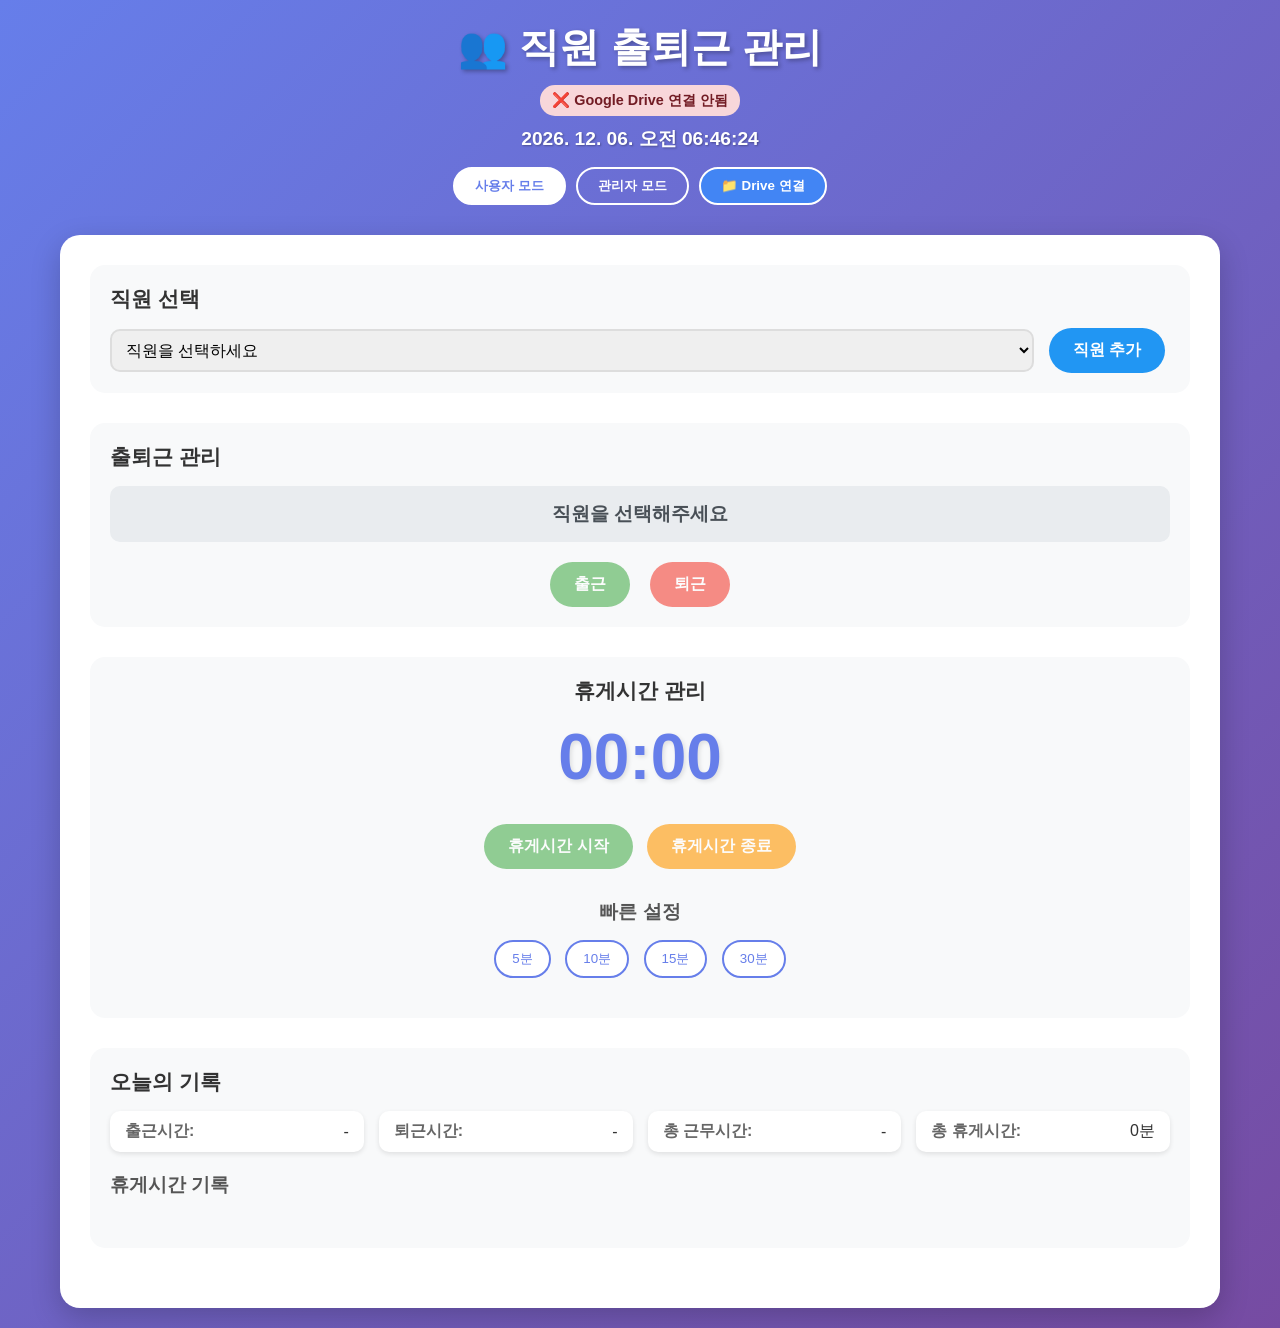
==== commit cf1b95e1: "UX: 모바일 최적화 - 버튼 레이아웃, 테이블 컬럼 최소화, 빠른설정 정렬 개선" ====
--- a/index.html
+++ b/index.html
@@ -198,10 +198,10 @@
                                 <tr>
                                     <th>협력사명</th>
                                     <th>협력사 코드</th>
-                                    <th>담당자</th>
-                                    <th>연락처</th>
-                                    <th>위치정보</th>
-                                    <th>등록일</th>
+                                    <th class="hide-mobile">담당자</th>
+                                    <th class="hide-mobile">연락처</th>
+                                    <th>위치</th>
+                                    <th class="hide-mobile">등록일</th>
                                     <th>관리</th>
                                 </tr>
                             </thead>
@@ -274,10 +274,10 @@
                                 <tr>
                                     <th>협력사</th>
                                     <th>사용자명</th>
-                                    <th>사번</th>
+                                    <th class="hide-mobile">사번</th>
                                     <th>직급</th>
-                                    <th>연락처</th>
-                                    <th>등록일</th>
+                                    <th class="hide-mobile">연락처</th>
+                                    <th class="hide-mobile">등록일</th>
                                     <th>관리</th>
                                 </tr>
                             </thead>
--- a/style.css
+++ b/style.css
@@ -688,52 +688,98 @@
         font-size: 0.9rem;
     }
 
-    /* 출퇴근 버튼 */
+    /* 출퇴근 버튼 - 가로 나란히 */
     .attendance-controls {
         display: flex;
+        flex-direction: row;
         gap: 8px;
     }
 
     .attendance-controls .btn {
         flex: 1;
-        padding: 13px 8px;
-        font-size: 1rem;
-        border-radius: 10px;
+        padding: 16px 10px;
+        font-size: 1.05rem;
+        border-radius: 12px;
+        white-space: nowrap;
+    }
+
+    /* 상태 표시 */
+    .status-display {
+        font-size: 1.05rem;
+        padding: 12px;
     }
 
     /* 타이머 */
+    #timer {
+        font-size: 3.5rem;
+    }
+
     .timer-display {
-        font-size: 2.2rem;
-        margin: 8px 0;
+        margin: 10px 0 15px 0;
     }
 
     .timer-controls {
         display: flex;
+        flex-direction: row;
         gap: 8px;
+        margin-bottom: 18px;
     }
 
     .timer-controls .btn {
         flex: 1;
-        padding: 11px 8px;
-        font-size: 0.9rem;
-    }
-
-    /* 빠른 설정 버튼 */
+        padding: 13px 10px;
+        font-size: 0.95rem;
+        white-space: nowrap;
+    }
+
+    /* 빠른 설정 버튼 - 가로 정렬 */
+    .preset-times {
+        margin-top: 10px;
+        text-align: center;
+    }
+
     .preset-times h3 {
         font-size: 0.95rem;
-        margin-bottom: 8px;
+        margin-bottom: 10px;
     }
 
     .preset-btn {
-        padding: 9px 14px;
-        font-size: 0.9rem;
-        margin: 3px;
+        padding: 11px 18px;
+        font-size: 0.95rem;
+        margin: 4px;
+        display: inline-block;
     }
 
     /* 오늘의 기록 */
+    .log-summary {
+        grid-template-columns: 1fr;
+        gap: 0;
+    }
+
     .log-summary .summary-item {
         font-size: 0.9rem;
-        padding: 7px 0;
+        padding: 10px 12px;
+        border-bottom: 1px solid #eee;
+        border-radius: 0;
+        margin-bottom: 0;
+    }
+
+    .log-summary .summary-item:last-child {
+        border-bottom: none;
+    }
+
+    .break-log {
+        margin-top: 12px;
+    }
+
+    .break-log h3 {
+        font-size: 0.95rem;
+        margin-bottom: 10px;
+    }
+
+    .break-item {
+        padding: 9px;
+        font-size: 0.9rem;
     }
 
     /* 관리자 탭 */
@@ -844,14 +890,49 @@
         font-size: 0.9rem;
     }
 
-    /* 테이블 */
+    /* 테이블 - 모바일 카드형 변환 */
     .data-table {
+        font-size: 0.82rem;
+        overflow-x: auto;
+        -webkit-overflow-scrolling: touch;
+    }
+
+    /* 협력사/사용자 관리 테이블은 주요 컬럼만 표시 */
+    .data-table table {
+        min-width: 100%;
+        word-break: keep-all;
+    }
+
+    .data-table th {
+        padding: 10px 6px;
         font-size: 0.78rem;
-    }
-
-    .data-table th,
+        white-space: nowrap;
+    }
+
     .data-table td {
-        padding: 9px 6px;
+        padding: 10px 6px;
+        font-size: 0.82rem;
+        word-break: break-all;
+        vertical-align: middle;
+    }
+
+    /* 특정 컬럼 숨기기 - 모바일에서 불필요한 컬럼 */
+    .data-table .hide-mobile {
+        display: none;
+    }
+
+    /* 액션 버튼 영역 */
+    .data-table td:last-child {
+        white-space: nowrap;
+        min-width: 80px;
+    }
+
+    .action-btn {
+        padding: 7px 10px;
+        font-size: 0.8rem;
+        border-radius: 6px;
+        display: inline-block;
+        margin: 2px 1px;
     }
 
     /* 위치 상태 */
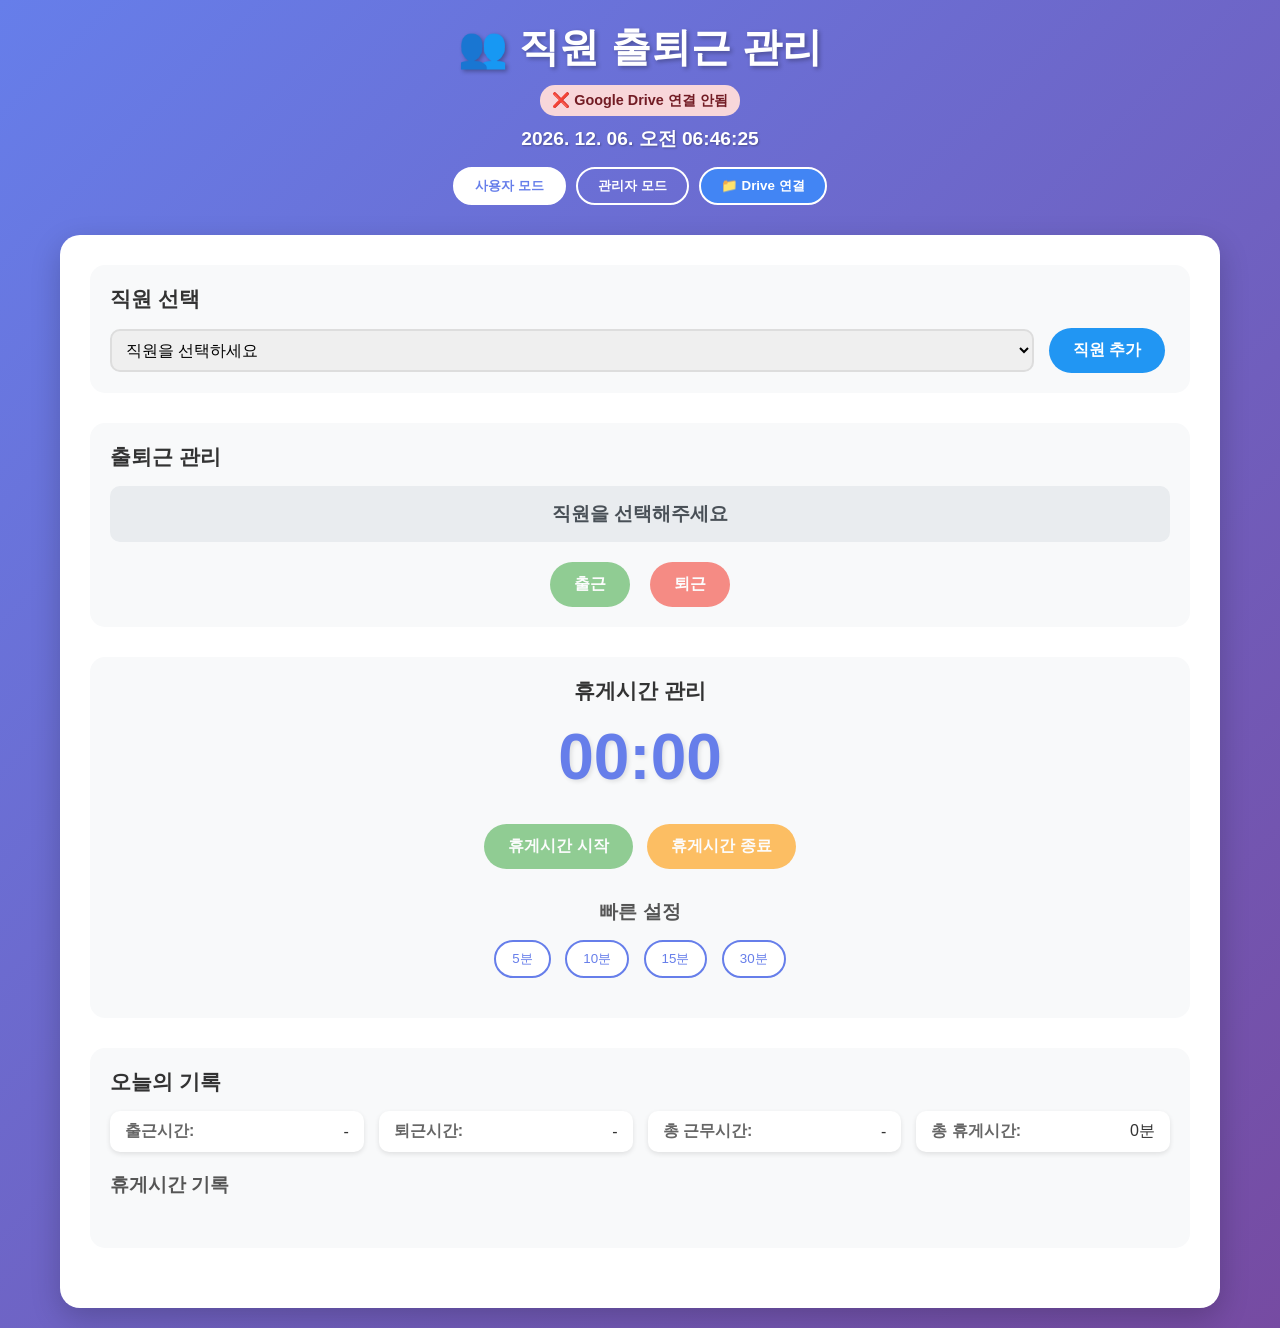
==== commit 7ad13ec4: "UX: 빠른설정 버튼 flex 한 줄 배치, 타이머 폰트 축소" ====
--- a/index.html
+++ b/index.html
@@ -77,10 +77,12 @@
 
                     <div class="preset-times">
                         <h3>빠른 설정</h3>
-                        <button class="preset-btn" data-minutes="5">5분</button>
-                        <button class="preset-btn" data-minutes="10">10분</button>
-                        <button class="preset-btn" data-minutes="15">15분</button>
-                        <button class="preset-btn" data-minutes="30">30분</button>
+                        <div class="preset-btn-group">
+                            <button class="preset-btn" data-minutes="5">5분</button>
+                            <button class="preset-btn" data-minutes="10">10분</button>
+                            <button class="preset-btn" data-minutes="15">15분</button>
+                            <button class="preset-btn" data-minutes="30">30분</button>
+                        </div>
                     </div>
                 </div>
 
--- a/style.css
+++ b/style.css
@@ -711,43 +711,52 @@
 
     /* 타이머 */
     #timer {
-        font-size: 3.5rem;
+        font-size: 2.8rem;
     }
 
     .timer-display {
-        margin: 10px 0 15px 0;
+        margin: 8px 0 12px 0;
     }
 
     .timer-controls {
         display: flex;
         flex-direction: row;
         gap: 8px;
-        margin-bottom: 18px;
+        margin-bottom: 14px;
     }
 
     .timer-controls .btn {
         flex: 1;
-        padding: 13px 10px;
-        font-size: 0.95rem;
+        padding: 12px 8px;
+        font-size: 0.9rem;
         white-space: nowrap;
     }
 
-    /* 빠른 설정 버튼 - 가로 정렬 */
+    /* 빠른 설정 버튼 - 4개 한 줄 강제 */
     .preset-times {
-        margin-top: 10px;
+        margin-top: 8px;
+    }
+
+    .preset-times h3 {
+        font-size: 0.9rem;
+        margin-bottom: 8px;
         text-align: center;
     }
 
-    .preset-times h3 {
-        font-size: 0.95rem;
-        margin-bottom: 10px;
+    .preset-btn-group {
+        display: flex;
+        gap: 6px;
+        justify-content: center;
     }
 
     .preset-btn {
-        padding: 11px 18px;
-        font-size: 0.95rem;
-        margin: 4px;
-        display: inline-block;
+        flex: 1;
+        max-width: 80px;
+        padding: 10px 8px;
+        font-size: 0.85rem;
+        margin: 0;
+        border-radius: 14px;
+        white-space: nowrap;
     }
 
     /* 오늘의 기록 */
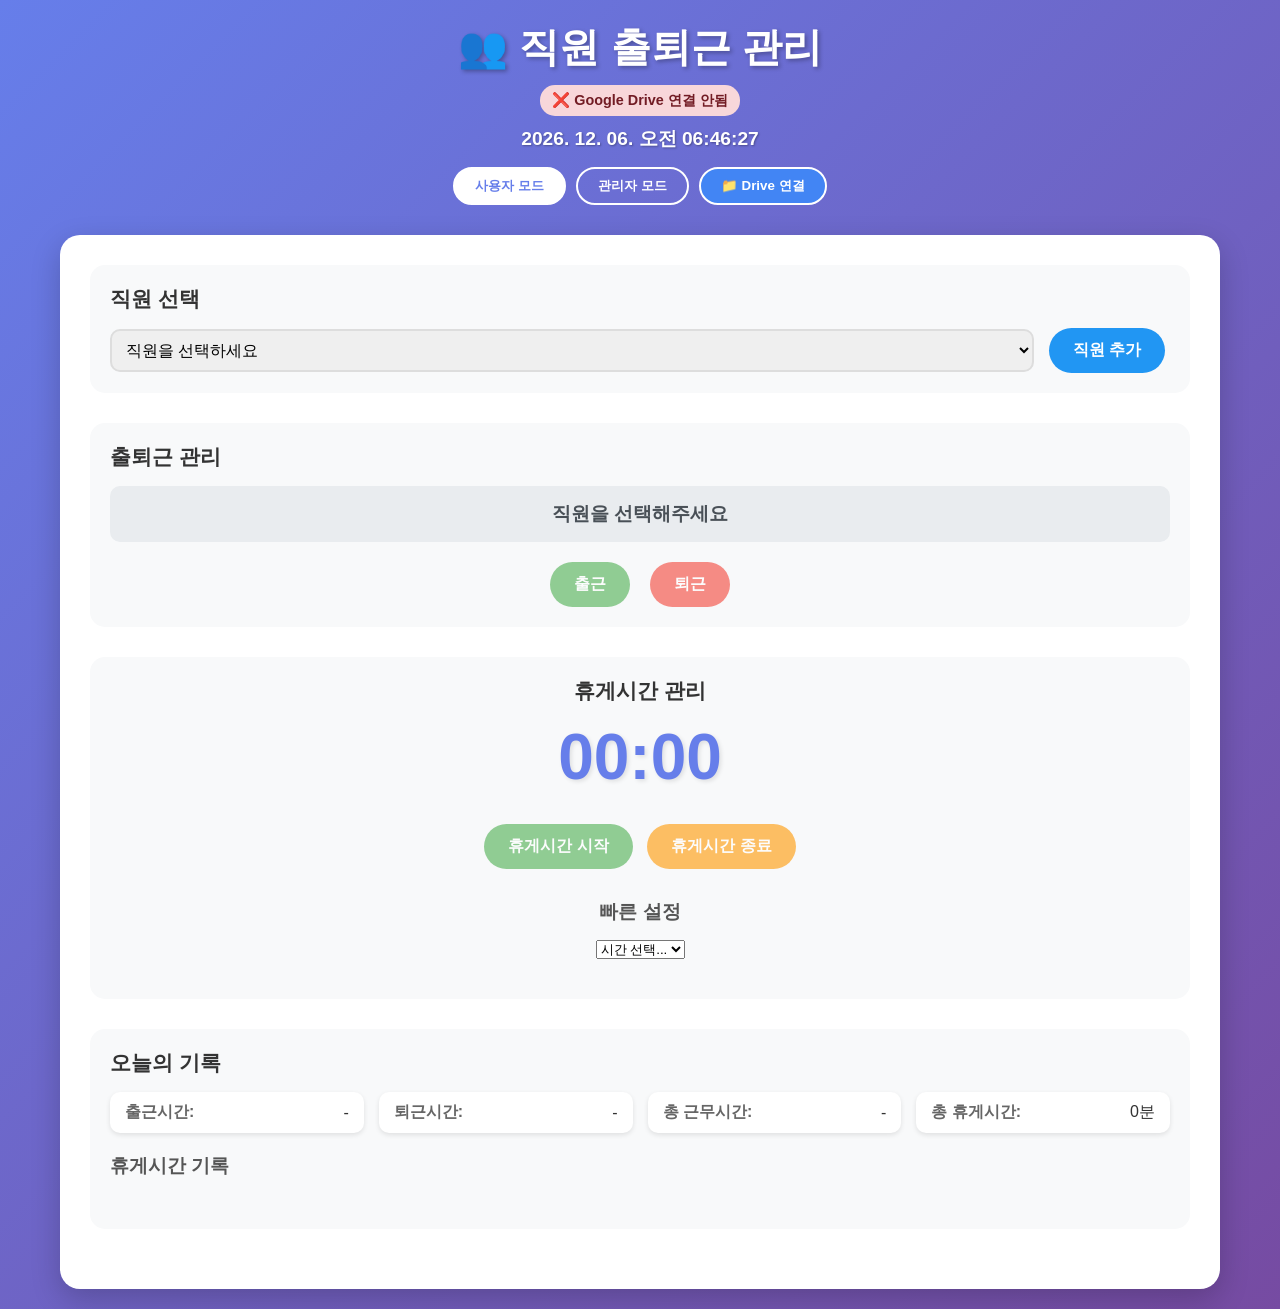
==== commit cd40cb6f: "UX: 빠른설정 버튼 → 콤보박스로 변경 (모바일 최적화)" ====
--- a/index.html
+++ b/index.html
@@ -77,12 +77,13 @@
 
                     <div class="preset-times">
                         <h3>빠른 설정</h3>
-                        <div class="preset-btn-group">
-                            <button class="preset-btn" data-minutes="5">5분</button>
-                            <button class="preset-btn" data-minutes="10">10분</button>
-                            <button class="preset-btn" data-minutes="15">15분</button>
-                            <button class="preset-btn" data-minutes="30">30분</button>
-                        </div>
+                        <select id="presetSelect" class="preset-select">
+                            <option value="">시간 선택...</option>
+                            <option value="5">5분</option>
+                            <option value="10">10분</option>
+                            <option value="15">15분</option>
+                            <option value="30">30분</option>
+                        </select>
                     </div>
                 </div>
 
--- a/style.css
+++ b/style.css
@@ -732,7 +732,7 @@
         white-space: nowrap;
     }
 
-    /* 빠른 설정 버튼 - 4개 한 줄 강제 */
+    /* 빠른 설정 - 콤보박스 */
     .preset-times {
         margin-top: 8px;
     }
@@ -743,20 +743,16 @@
         text-align: center;
     }
 
-    .preset-btn-group {
-        display: flex;
-        gap: 6px;
-        justify-content: center;
-    }
-
-    .preset-btn {
-        flex: 1;
-        max-width: 80px;
-        padding: 10px 8px;
-        font-size: 0.85rem;
-        margin: 0;
-        border-radius: 14px;
-        white-space: nowrap;
+    .preset-select {
+        width: 100%;
+        padding: 12px 16px;
+        font-size: 1rem;
+        border: 2px solid #667eea;
+        border-radius: 12px;
+        background: white;
+        color: #333;
+        cursor: pointer;
+        appearance: auto;
     }
 
     /* 오늘의 기록 */
